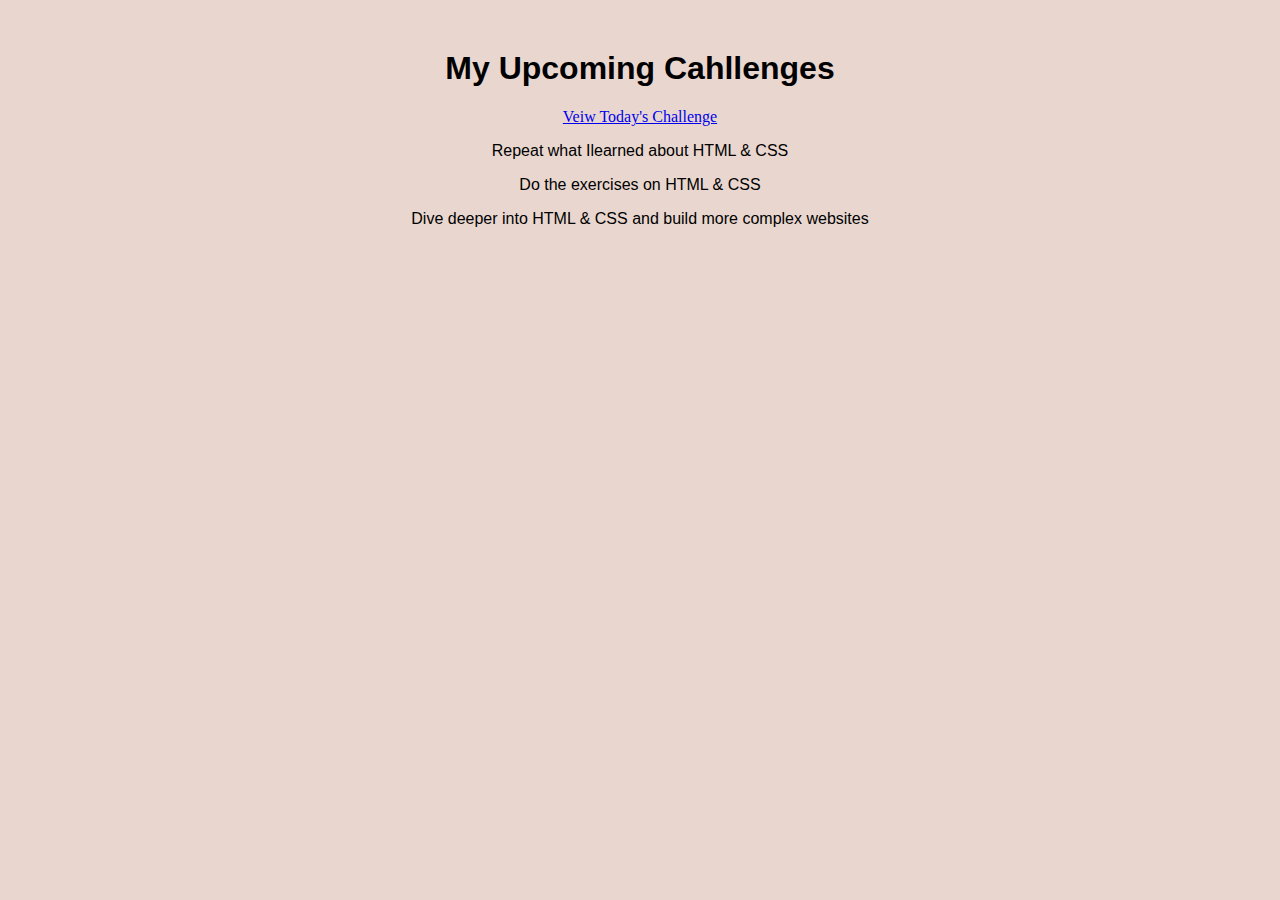
==== full-week.html @ 40723ed6 "You're doing great 🐶" ====
<!DOCTYPE html>
<html lang="en">

<head>
  <meta charset="UTF-8">
  <meta http-equiv="X-UA-Compatible" content="IE=edge">
  <meta name="viewport" content="width=device-width, initial-scale=1.0">
  <title>My Upcoming Challenge</title>
  <link rel="stylesheet" href="shared.css">
  <link rel="stylesheet" href="styles/shared.css" />
</head>

<body>
  <h1>
    My Upcoming Cahllenges
  </h1>
  <a href="index.html">Veiw Today's Challenge</a>
  <p>Repeat what Ilearned about HTML & CSS</p>
  <p>Do the exercises on HTML & CSS</p>
  <p>Dive deeper into HTML & CSS and build more complex websites</p>
</body>

</html>
---- styles/shared.css ----
body {
  text-align: center;
  background-color: rgb(233, 215, 207);
  margin: 50px;
}

h1 {
  font-family: 'Oswald', sans-serif;
}

p {
  font-family: 'Fira Sans', sans-serif;
}
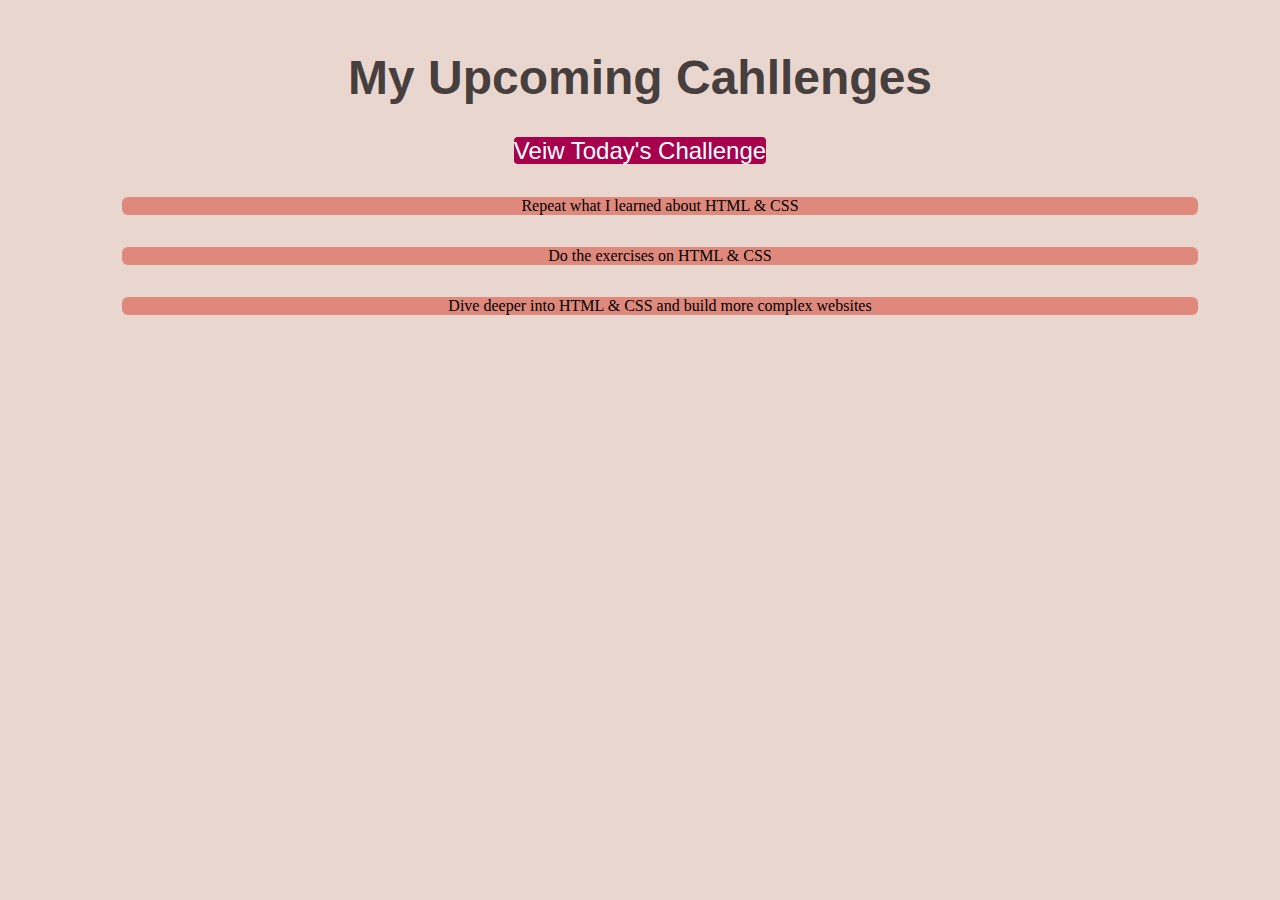
==== commit 4525922e: "You're doing great! 🥰" ====
--- a/full-week.html
+++ b/full-week.html
@@ -6,8 +6,8 @@
   <meta http-equiv="X-UA-Compatible" content="IE=edge">
   <meta name="viewport" content="width=device-width, initial-scale=1.0">
   <title>My Upcoming Challenge</title>
-  <link rel="stylesheet" href="shared.css">
   <link rel="stylesheet" href="styles/shared.css" />
+  <link rel="stylesheet" href="styles/full-week.css">
 </head>
 
 <body>
@@ -15,9 +15,13 @@
     My Upcoming Cahllenges
   </h1>
   <a href="index.html">Veiw Today's Challenge</a>
-  <p>Repeat what Ilearned about HTML & CSS</p>
-  <p>Do the exercises on HTML & CSS</p>
-  <p>Dive deeper into HTML & CSS and build more complex websites</p>
+  <ol>
+    <li>Repeat what I learned about HTML & CSS</li>
+    <li>Do the exercises on HTML & CSS</li>
+    <li>Dive deeper into HTML & CSS and build more complex websites</li>
+  </ol>
+
+
 </body>
 
 </html>--- a/styles/shared.css
+++ b/styles/shared.css
@@ -6,8 +6,19 @@
 
 h1 {
   font-family: 'Oswald', sans-serif;
+  color: rgb(83, 75, 75);
 }
 
 p {
   font-family: 'Fira Sans', sans-serif;
+  color: rgb(83, 75, 75);
 }
+a {
+  font-family: 'Fira Sans', sans-serif;
+  text-decoration: none;
+  color: rgb(167, 1, 78);
+}
+
+a:hover {
+  text-decoration: underline;
+}
--- a/styles/full-week.css
+++ b/styles/full-week.css
@@ -0,0 +1,24 @@
+h1 {
+  font-size: 48px;
+  color: rgb(71, 62, 62);
+}
+a {
+  background-color: rgb(167, 1, 78);
+  color: white;
+  border-radius: 4px;
+  font-size: 24px;
+}
+a:hover {
+  background-color: rgb(180, 12, 90);
+  text-decoration: none;
+}
+
+ol {
+  list-style: none;
+}
+
+li {
+  margin: 32px;
+  background-color: rgb(223, 136, 124);
+  border-radius: 6px;
+}
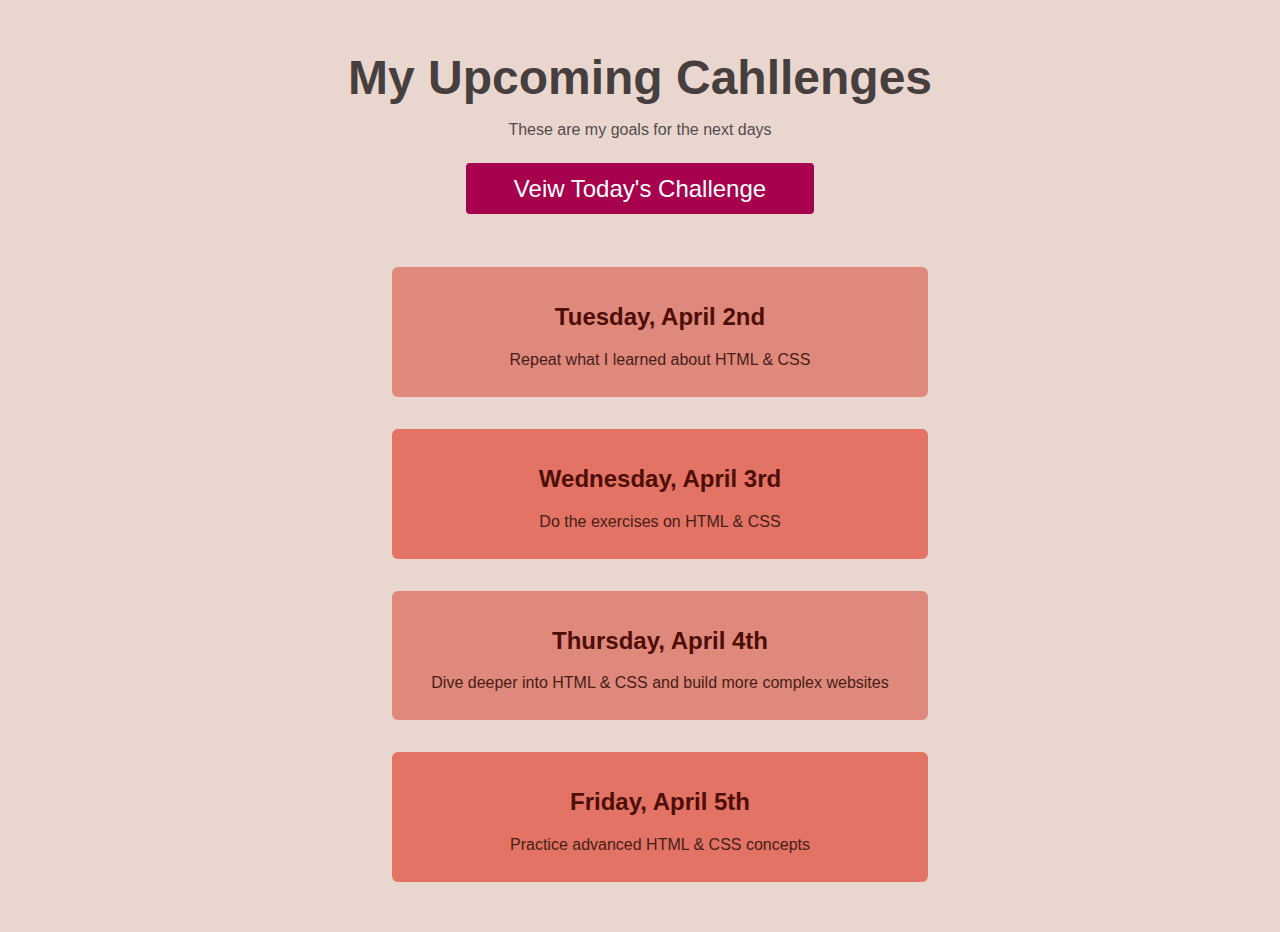
==== commit e934287f: "You're doing great! 🥰" ====
--- a/full-week.html
+++ b/full-week.html
@@ -11,17 +11,33 @@
 </head>
 
 <body>
-  <h1>
-    My Upcoming Cahllenges
-  </h1>
-  <a href="index.html">Veiw Today's Challenge</a>
-  <ol>
-    <li>Repeat what I learned about HTML & CSS</li>
-    <li>Do the exercises on HTML & CSS</li>
-    <li>Dive deeper into HTML & CSS and build more complex websites</li>
-  </ol>
-
-
+  <header>
+    <h1>
+      My Upcoming Cahllenges
+    </h1>
+    <p id="description">These are my goals for the next days</p>
+    <a href="index.html">Veiw Today's Challenge</a>
+  </header>
+  <main>
+    <ol>
+      <li>
+        <h2>Tuesday, April 2nd</h2>
+        <p class="daily-goal">Repeat what I learned about HTML & CSS</p>
+      </li>
+      <li class="highlight-goal">
+        <h2>Wednesday, April 3rd</h2>
+        <p class="daily-goal">Do the exercises on HTML & CSS</p>
+      </li>
+      <li>
+        <h2>Thursday, April 4th</h2>
+        <p class="daily-goal">Dive deeper into HTML & CSS and build more complex websites</p>
+      </li>
+      <li class="highlight-goal">
+        <h2>Friday, April 5th</h2>
+        <p class="daily-goal">Practice advanced HTML & CSS concepts </p>
+      </li>
+    </ol>
+  </main>
 </body>
 
 </html>--- a/styles/full-week.css
+++ b/styles/full-week.css
@@ -1,8 +1,21 @@
+header {
+  margin-bottom: 64px;
+}
+
 h1 {
   font-size: 48px;
   color: rgb(71, 62, 62);
+  margin: 12px;
+}
+/* #description {
+  margin-bottom: 36px;
+} */
+
+header p {
+  margin-bottom: 36px;
 }
 a {
+  padding: 12px 48px;
   background-color: rgb(167, 1, 78);
   color: white;
   border-radius: 4px;
@@ -15,10 +28,31 @@
 
 ol {
   list-style: none;
+  width: 600px;
+  margin: 36px auto 0 auto;
 }
 
 li {
+  padding: 16px;
   margin: 32px;
   background-color: rgb(223, 136, 124);
   border-radius: 6px;
 }
+
+h2 {
+  color: rgb(78, 13, 5);
+  font-family: 'Oswald', sans-serif;
+}
+
+/* main p {
+  margin: 12px;
+  color: rgb(71, 29, 22);
+} */
+
+.daily-goal {
+  margin: 12px;
+  color: rgb(71, 29, 22);
+}
+.highlight-goal {
+  background-color: rgb(226, 115, 101);
+}
